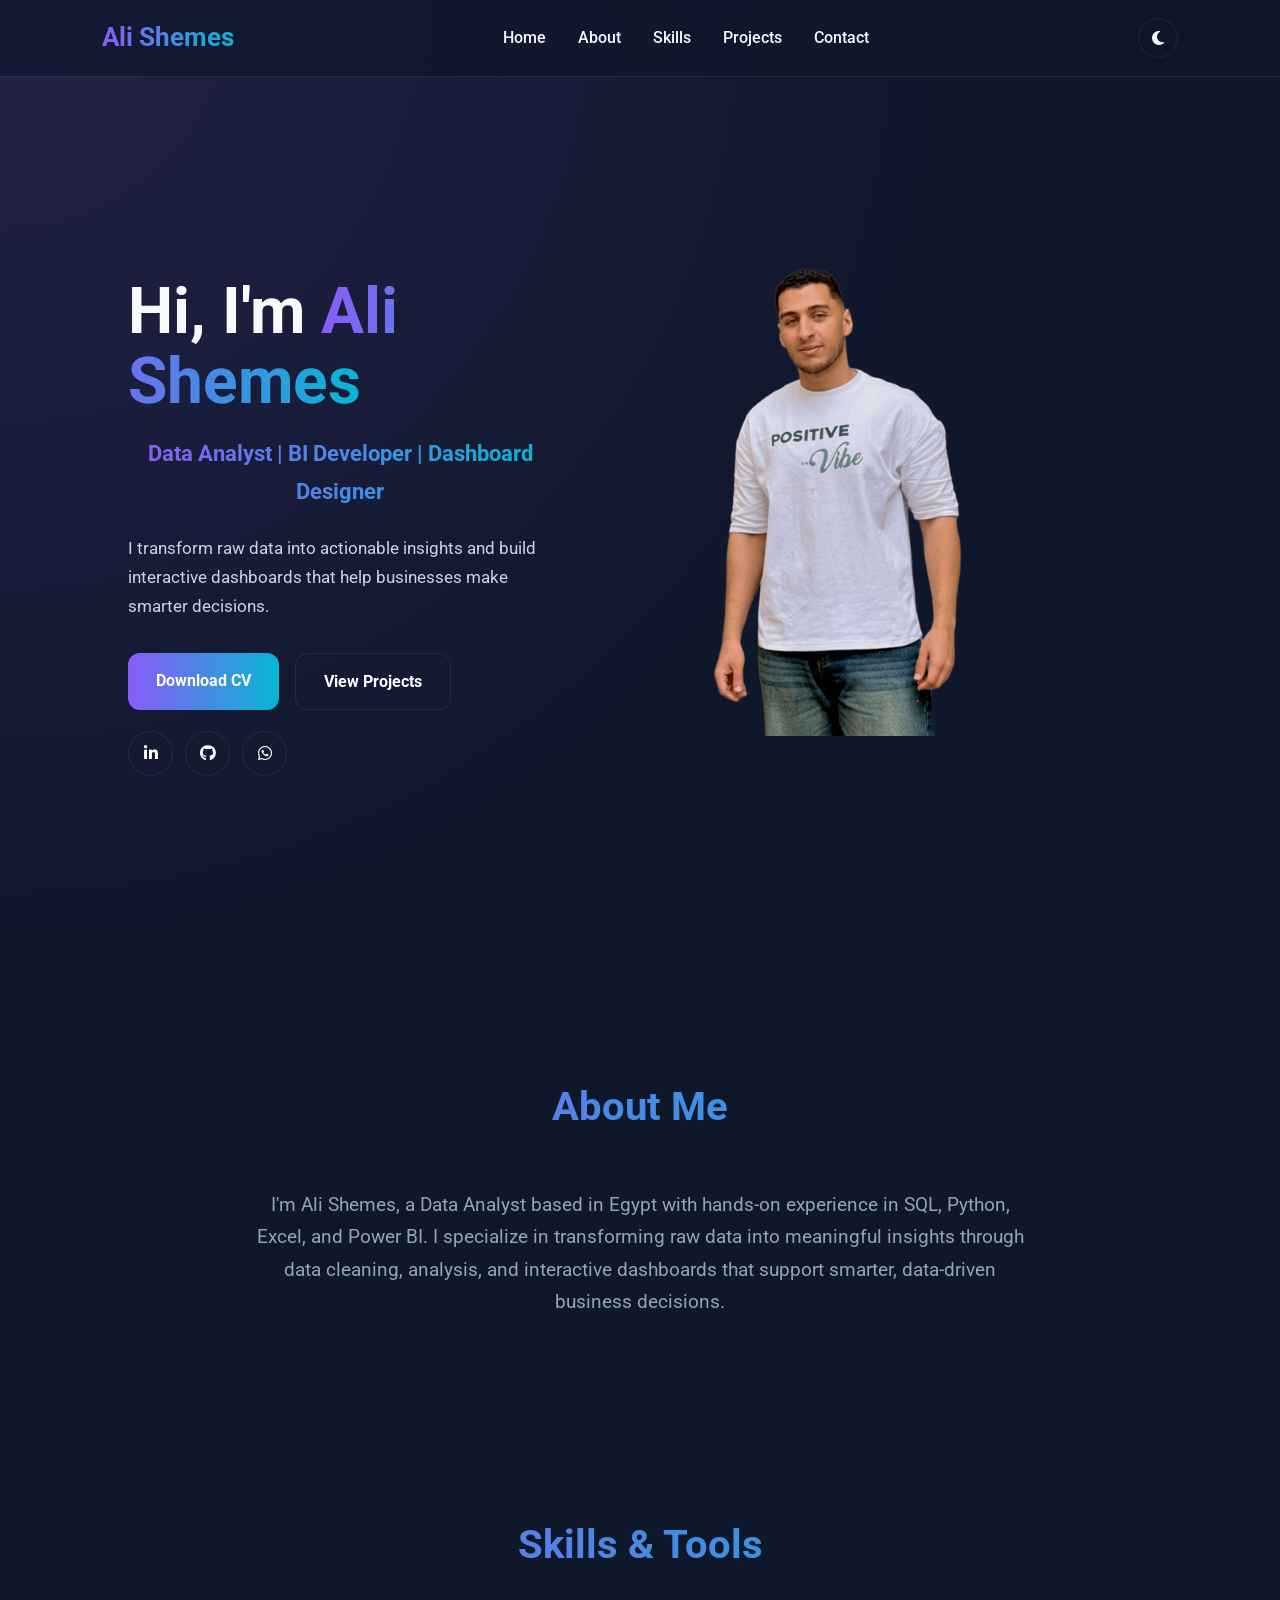
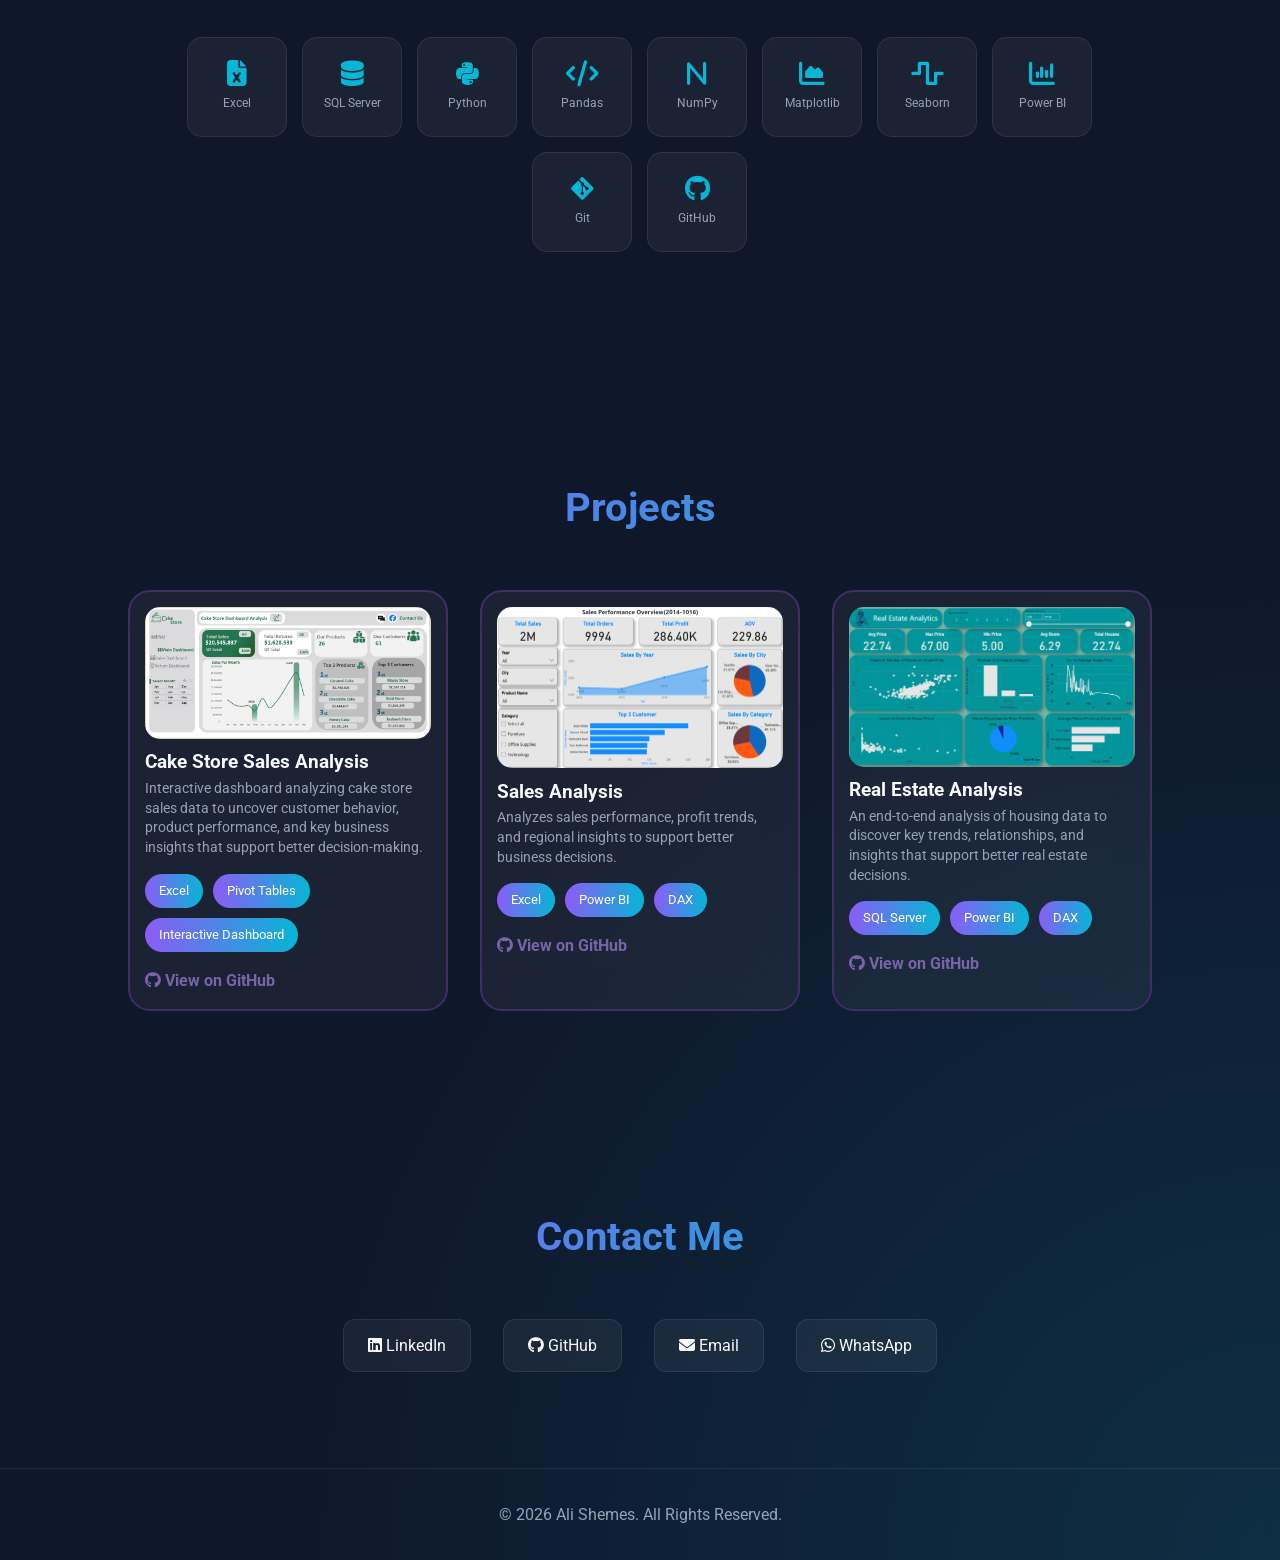
==== index.html @ b3c8c010 "add dark/light mode toggle menu" ====
<!DOCTYPE html>
<html lang="en">
<head>
    <meta charset="UTF-8" />
    <meta name="viewport" content="width=device-width, initial-scale=1.0" />

    <title>Ali Shemes | Data Analyst Portfolio</title>

    <!-- CSS -->
    <link rel="stylesheet" href="css/style.css" />

    <!-- Google Font -->
    <link href="https://fonts.googleapis.com/css2?family=Roboto:wght@300;400;500;700&display=swap" rel="stylesheet" />

    <!-- Font Awesome -->
    <link rel="stylesheet" href="https://cdnjs.cloudflare.com/ajax/libs/font-awesome/6.5.1/css/all.min.css" />
</head>

<body>

    <!-- ================= NAVBAR ================= -->

    <nav>

        <a class="aa" href="#hero">
            <div class="logo">Ali Shemes</div>
        </a>

        <ul class="nav-links" id="nav-links">
            <li><a href="#hero">Home</a></li>
            <li><a href="#about">About</a></li>
            <li><a href="#skills">Skills</a></li>
            <li><a href="#projects">Projects</a></li>
            <li><a href="#contact">Contact</a></li>
        </ul>

        <div class="nav-actions">
            <!-- Theme Toggle -->
            <button class="theme-toggle" id="theme-toggle" aria-label="Toggle theme">
                <i class="fa-solid fa-moon" id="theme-icon"></i>
            </button>

            <!-- Hamburger button -->
            <button class="menu-icon" id="menu-toggle" aria-label="Toggle navigation" aria-expanded="false">
                <span></span>
                <span></span>
                <span></span>
            </button>
        </div>

    </nav>

    <!-- ================= HERO ================= -->

    <section id="hero">

        <div class="hero-content">

            <h1>
                Hi, I'm <span>Ali Shemes</span>
            </h1>

            <h2 class="role">
                Data Analyst | BI Developer | Dashboard Designer
            </h2>

            <p>
                I transform raw data into actionable insights and build
                interactive dashboards that help businesses make smarter decisions.
            </p>

            <div class="hero-buttons">

                <a href="Ali_Data Analyst.pdf" class="btn" download>
                    Download CV
                </a>

                <a href="#projects" class="btn btn-secondary">
                    View Projects
                </a>

                <div class="hero-social">

                    <a href="https://www.linkedin.com/in/YOUR-LINK" target="_blank" class="social-icon">
                        <i class="fa-brands fa-linkedin-in"></i>
                    </a>

                    <a href="https://github.com/Alishemes" target="_blank" class="social-icon">
                        <i class="fa-brands fa-github"></i>
                    </a>

                    <a href="https://wa.me/201001234567" target="_blank" class="social-icon">
                        <i class="fa-brands fa-whatsapp"></i>
                    </a>

                </div>

            </div>

        </div>

        <div class="hero-image">
            <img src="images/n.png" alt="Ali Shemes" />
        </div>

    </section>

    <!-- ================= ABOUT ================= -->

    <section id="about">

        <h2>About Me</h2>

        <p>
            I'm Ali Shemes, a Data Analyst based in Egypt with hands-on experience in SQL, Python, Excel, and Power BI. I specialize in transforming raw data into meaningful insights through data cleaning, analysis, and interactive dashboards that support smarter, data-driven business decisions.
        </p>

    </section>

    <!-- ================= SKILLS ================= -->

    <section id="skills">

        <h2>Skills & Tools</h2>

        <div class="skills-container">

            <div class="skill-icon">
                <i class="fa-solid fa-file-excel"></i>
                <p>Excel</p>
            </div>

            <div class="skill-icon">
                <i class="fa-solid fa-database"></i>
                <p>SQL Server</p>
            </div>

            <div class="skill-icon">
                <i class="fa-brands fa-python"></i>
                <p>Python</p>
            </div>

            <div class="skill-icon">
                <i class="fa-solid fa-code"></i>
                <p>Pandas</p>
            </div>

            <div class="skill-icon">
                <i class="fa-solid fa-n"></i>
                <p>NumPy</p>
            </div>

            <div class="skill-icon">
                <i class="fa-solid fa-chart-area"></i>
                <p>Matplotlib</p>
            </div>

            <div class="skill-icon">
                <i class="fa-solid fa-wave-square"></i>
                <p>Seaborn</p>
            </div>

            <div class="skill-icon">
                <i class="fa-solid fa-chart-column"></i>
                <p>Power BI</p>
            </div>

            <div class="skill-icon">
                <i class="fa-brands fa-git-alt"></i>
                <p>Git</p>
            </div>

            <div class="skill-icon">
                <i class="fa-brands fa-github"></i>
                <p>GitHub</p>
            </div>

        </div>

    </section>

    <!-- ================= PROJECTS ================= -->

    <section id="projects">

        <h2>Projects</h2>

        <div class="projects-container">

            <!-- PROJECT 1 -->
            <div class="project-item">

                <img src="images/Screenshot 2025-11-23 194439.png" alt="Sales Dashboard" />

                <div class="project-info">

                    <h3>Cake Store Sales Analysis</h3>

                    <p>
                        Interactive dashboard analyzing cake store sales data to uncover customer behavior, product performance, and key business insights that support better decision-making.
                    </p>

                    <div class="tools">
                        <span>Excel</span>
                        <span>Pivot Tables</span>
                        <span>Interactive Dashboard</span>
                    </div>

                    <a href="https://github.com/Alishemes/cake-store-Analysis/tree/main" target="_blank">
                        <i class="fa-brands fa-github"></i> View on GitHub
                    </a>

                </div>

            </div>

            <!-- PROJECT 2 -->
            <div class="project-item">

                <img src="images/db_sales.png" alt="Customer Analysis" />

                <div class="project-info">

                    <h3>Sales Analysis</h3>

                    <p>
                        Analyzes sales performance, profit trends, and regional insights to support better business decisions.
                    </p>

                    <div class="tools">
                        <span>Excel</span>
                        <span>Power BI</span>
                        <span>DAX</span>
                    </div>

                    <a href="https://github.com/Alishemes/Sales-Analysis-Excel-PowerBI" target="_blank">
                        <i class="fa-brands fa-github"></i> View on GitHub
                    </a>

                </div>

            </div>

            <!-- PROJECT 3 -->
            <div class="project-item">

                <img src="images/db.png" alt="Financial Dashboard" />

                <div class="project-info">

                    <h3>Real Estate Analysis</h3>

                    <p>
                        An end-to-end analysis of housing data to discover key trends, relationships, and insights that support better real estate decisions.
                    </p>

                    <div class="tools">
                        <span>SQL Server</span>
                        <span>Power BI</span>
                        <span>DAX</span>
                    </div>

                    <a href="https://github.com/Alishemes/real-estate-sql-powerbi/tree/main" target="_blank">
                        <i class="fa-brands fa-github"></i> View on GitHub
                    </a>

                </div>

            </div>

        </div>

    </section>

    <!-- ================= CONTACT ================= -->

    <section id="contact">

        <h2>Contact Me</h2>

        <div class="contact-links">

            <a href="https://www.linkedin.com/in/ali-shemes-ab7872267/" target="_blank">
                <i class="fa-brands fa-linkedin"></i>
                LinkedIn
            </a>

            <a href="https://github.com/Alishemes" target="_blank">
                <i class="fa-brands fa-github"></i>
                GitHub
            </a>

            <a href="mailto:alyshemes847@gmail.com">
                <i class="fa-solid fa-envelope"></i>
                Email
            </a>

            <a href="https://wa.me/201144495300" target="_blank">
                <i class="fa-brands fa-whatsapp"></i>
                WhatsApp
            </a>

        </div>

    </section>

    <!-- ================= FOOTER ================= -->

    <footer>
        <p>© 2026 Ali Shemes. All Rights Reserved.</p>
    </footer>

    <!-- JS -->
    <script>
const menuToggle = document.getElementById('menu-toggle');
const navLinks   = document.getElementById('nav-links');

menuToggle.addEventListener('click', () => {
    const isOpen = navLinks.classList.toggle('open');
    menuToggle.classList.toggle('open', isOpen);
    menuToggle.setAttribute('aria-expanded', isOpen);
});

navLinks.querySelectorAll('a').forEach(link => {
    link.addEventListener('click', () => {
        navLinks.classList.remove('open');
        menuToggle.classList.remove('open');
        menuToggle.setAttribute('aria-expanded', false);
    });
});

document.addEventListener('click', (e) => {
    if (!menuToggle.contains(e.target) && !navLinks.contains(e.target)) {
        navLinks.classList.remove('open');
        menuToggle.classList.remove('open');
        menuToggle.setAttribute('aria-expanded', false);
    }
});

const themeToggle = document.getElementById('theme-toggle');
const themeIcon   = document.getElementById('theme-icon');

const savedTheme = localStorage.getItem('theme') || 'dark';
applyTheme(savedTheme);

themeToggle.addEventListener('click', () => {
    const isDark = !document.body.classList.contains('light');
    applyTheme(isDark ? 'light' : 'dark');
});

function applyTheme(theme) {
    if (theme === 'light') {
        document.body.classList.add('light');
        themeIcon.className = 'fa-solid fa-sun';
    } else {
        document.body.classList.remove('light');
        themeIcon.className = 'fa-solid fa-moon';
    }
    localStorage.setItem('theme', theme);
}
</script>
</body>


</body>
</html>
---- css/style.css ----
/* =======================
   GLOBAL
======================= */

html {
    scroll-behavior: smooth;
    scroll-padding-top: 80px;
}

:root {
    --bg: #0f172a;
    --bg-secondary: #111827;
    --card: rgba(255,255,255,0.05);
    --text: #f8fafc;
    --muted: #94a3b8;
    --primary: #8b5cf6;
    --primary-2: #06b6d4;
    --border: rgba(255,255,255,0.08);
    --nav-bg: rgba(15,23,42,0.7);
}

* {
    margin: 0;
    padding: 0;
    box-sizing: border-box;
    font-family: 'Roboto', sans-serif;
}

body {
    background:
        radial-gradient(circle at top left,
        rgba(139,92,246,0.15),
        transparent 30%),
        radial-gradient(circle at bottom right,
        rgba(6,182,212,0.15),
        transparent 30%),
        var(--bg);
    color: var(--text);
    line-height: 1.7;
    overflow-x: hidden;
    transition: background 0.4s ease, color 0.4s ease;
}

/* ===== LIGHT MODE ===== */
body.light {
    --bg: #fef9ee;
    --bg-secondary: #e2e8f0;
    --card: rgba(255,255,255,0.75);
    --text: #0f172a;
    --muted: #475569;
    --border: rgba(0,0,0,0.1);
    --nav-bg: rgba(241,245,249,0.85);

    background:
        radial-gradient(circle at top left,
        rgba(139,92,246,0.08),
        transparent 30%),
        radial-gradient(circle at bottom right,
        rgba(6,182,212,0.08),
        transparent 30%),
        var(--bg);
    color: var(--text);
}

body.light nav             { background: var(--nav-bg); }
body.light .menu-icon span { background: #0f172a; }
body.light nav ul li a     { color: var(--text); }


body.light .project-item {
    border-color: #c4b5fd;
    background: var(--card);
}
body.light .project-info h3 { color: #1e293b; }
body.light .project-info a  { color: #7c3aed; }
body.light .hero-buttons .hero-social .social-icon {
    color: #1e293b;
}
body.light .skill-icon {
    background: rgba(255,255,255,0.85);
    border-color: rgba(0,0,0,0.1);
    box-shadow: 0 2px 10px rgba(0,0,0,0.06);
}

body.light .contact-links a {
    background: rgba(255,255,255,0.85);
    border-color: rgba(0,0,0,0.1);
    color: #1e293b;
}

body.light footer          { border-color: rgba(0,0,0,0.1); }
body.light .hero-content p { color: #334155; }
body.light .social-icon    { border-color: rgba(0,0,0,0.15); color: #1e293b; }
body.light .btn-secondary  { border-color: rgba(0,0,0,0.2); color: #1e293b; }

/* =======================
   NAVBAR
======================= */

nav {
    position: sticky;
    top: 0;
    z-index: 1000;
    display: flex;
    justify-content: space-between;
    align-items: center;
    padding: 1rem 8%;
    backdrop-filter: blur(15px);
    background: rgba(15,23,42,0.7);
    border-bottom: 1px solid var(--border);
    transition: background 0.4s ease;
}

.nav-actions {
    display: flex;
    align-items: center;
    gap: 12px;
}

/* Theme toggle button */
.theme-toggle {
    background: transparent;
    border: 1px solid var(--border);
    color: var(--text);
    width: 40px;
    height: 40px;
    border-radius: 50%;
    cursor: pointer;
    display: flex;
    align-items: center;
    justify-content: center;
    font-size: 1rem;
    transition: 0.3s;
}

.theme-toggle:hover {
    background: linear-gradient(to right, var(--primary), var(--primary-2));
    color: white;
    border-color: transparent;
    transform: rotate(20deg) scale(1.1);
}
body.light nav {
    background: #fef9ee;
}
.aa {
    text-decoration: none;
}

.logo {
    font-size: 1.6rem;
    font-weight: 700;
    background: linear-gradient(
        to right,
        var(--primary),
        var(--primary-2)
    );
    -webkit-background-clip: text;
    -webkit-text-fill-color: transparent;
}

nav ul {
    display: flex;
    align-items: center;
    gap: 2rem;
    list-style: none;
}

nav ul li a {
    color: var(--text);
    text-decoration: none;
    font-weight: 500;
    position: relative;
    transition: 0.3s;
}

nav ul li a:hover {
    color: var(--primary);
}

nav ul li a::after {
    content: '';
    position: absolute;
    width: 0%;
    height: 2px;
    left: 0;
    bottom: -5px;
    background: linear-gradient(
        to right,
        var(--primary),
        var(--primary-2)
    );
    transition: 0.3s;
}

nav ul li a:hover::after {
    width: 100%;
}
body.light .skill-icon:hover {
    transform: translateY(-8px) scale(1.05);
    background: linear-gradient(to right, #8b5cf6, #06b6d4);
    box-shadow: 0 10px 25px rgba(0, 0, 0, 0.25);
}
body.light .contact-links a:hover {
    background: linear-gradient(to right, #8b5cf6, #06b6d4);
    color: #fef9ee;
    transform: translateY(-8px) scale(1.05);
}
/* =======================
   HAMBURGER BUTTON
======================= */

.menu-icon {
    display: none;
    flex-direction: column;
    justify-content: center;
    align-items: center;
    gap: 5px;
    background: transparent;
    border: none;
    cursor: pointer;
    padding: 6px;
    z-index: 1100;
}

.menu-icon span {
    display: block;
    width: 25px;
    height: 3px;
    background: white;
    border-radius: 3px;
    transition: transform 0.3s ease, opacity 0.3s ease;
    transform-origin: center;
}

.menu-icon.open span:nth-child(1) {
    transform: translateY(8px) rotate(45deg);
}
.menu-icon.open span:nth-child(2) {
    opacity: 0;
    transform: scaleX(0);
}
.menu-icon.open span:nth-child(3) {
    transform: translateY(-8px) rotate(-45deg);
}

/* =======================
   HERO
======================= */

#hero {
    min-height: 100vh;
    display: flex;
    align-items: center;
    justify-content: space-between;
    padding: 0 10%;
}

.hero-content {
    flex: 1;
}

.hero-content h1 {
    font-size: 4rem;
    line-height: 1.1;
    margin-bottom: 1rem;
}

.hero-content h1 span {
    background: linear-gradient(
        to right,
        var(--primary),
        var(--primary-2)
    );
    -webkit-background-clip: text;
    -webkit-text-fill-color: transparent;
}

.hero-content h2 {
    font-size: 1.4rem;
    color: var(--muted);
    margin-bottom: 1.5rem;
}

.hero-content p {
    font-size: 17px;
    max-width: 800px;
    color: #cbd5e1;
    margin-bottom: 2rem;
}

.hero-buttons {
    display: flex;
    gap: 1rem;
    flex-wrap: wrap;
}

.hero-buttons .hero-social {
    margin-top: 5px;
    display: flex;
    gap: 12px;
}

.hero-buttons .hero-social .social-icon {
    width: 45px;
    height: 45px;
    display: flex;
    justify-content: center;
    align-items: center;
    border-radius: 50%;
    border: 1px solid var(--border);
    color: #ffffff;
    font-size: 16px;
    transition: 0.3s;
    text-decoration: none;
}

.hero-buttons .hero-social .social-icon:hover {
    background: linear-gradient(
        to right,
        var(--primary),
        var(--primary-2)
    );
    color: white;
    transform: translateY(-3px);
}

.btn {
    display: inline-block;
    padding: 14px 28px;
    border-radius: 12px;
    text-decoration: none;
    font-weight: bold;
    transition: 0.3s;
    background: linear-gradient(
        to right,
        var(--primary),
        var(--primary-2)
    );
    color: white;
}

.btn:hover {
    transform: translateY(-4px);
    box-shadow: 0 10px 25px rgba(139,92,246,0.3);
}

.btn-secondary {
    background: transparent;
    border: 1px solid var(--border);
}

.btn-secondary:hover {
    background: linear-gradient(
        to right,
        var(--primary),
        var(--primary-2)
    );
}

.hero-image {
    flex: 1;
    display: flex;
    justify-content: center;
}

.hero-image img {
    width: 600px;
    transform: translateY(-40px);
    animation: float 5s ease-in-out infinite;
}

@keyframes float {
    0%, 100% { transform: translateY(0); }
    50%       { transform: translateY(-15px); }
}

@media (max-width: 768px) {
    .hero-buttons {
        justify-content: center;
    }
}

/* =======================
   SECTIONS
======================= */

section {
    padding: 6rem 10%;
}

section h2 {
    text-align: center;
    font-size: 2.5rem;
    margin-bottom: 3rem;
    background: linear-gradient(
        to right,
        var(--primary),
        var(--primary-2)
    );
    -webkit-background-clip: text;
    -webkit-text-fill-color: transparent;
}

/* =======================
   ABOUT
======================= */

#about p {
    width: 75%;
    margin: auto;
    color: var(--muted);
    text-align: center;
    font-size: 1.2rem;
}

/* =======================
   PROJECTS
======================= */

.projects-container {
    display: grid;
    grid-template-columns: repeat(auto-fit, minmax(300px, 1fr));
    gap: 2rem;
}

.project-item {
    background: var(--card);
    border: 2px solid #402e67;
    border-radius: 22px;
    overflow: hidden;
    backdrop-filter: blur(20px);
    transition: 0.4s;
    padding: 15px;
}

.project-item:hover {
    transform: translateY(-10px);
    box-shadow:
        0 10px 30px rgba(0,0,0,0.4),
        0 0 20px rgba(139,92,246,0.2);
}

.project-item img {
    border-radius: 15px;
    width: 100%;
    height: auto;
    object-fit: cover;
}

.project-info h3 {
    color: var(--text);
}

.project-info p {
    color: var(--muted);
    line-height: 1.4;
    margin-bottom: 1rem;
    font-size: 14px;
}

.project-info .tools {
    display: flex;
    gap: 10px;
    margin: 15px 0;
    flex-wrap: wrap;
}

.project-info .tools span {
    background: linear-gradient(
        to right,
        var(--primary),
        var(--primary-2)
    );
    color: #ffffff;
    padding: 6px 14px;
    border-radius: 20px;
    font-size: 13px;
    font-weight: 400;
}

.project-info a {
    color: #7964a8;
    text-decoration: none;
    font-weight: bold;
}

/* =======================
   SKILLS
======================= */

.skills-container {
    display: flex;
    justify-content: center;
    align-items: center;
    flex-wrap: wrap;
    gap: 15px;
    width: 95%;
    max-width: 1400px;
    margin: 20px auto;
    padding: 10px;
    box-sizing: border-box;
}

.skill-icon {
    width: 100px;
    height: 100px;
    display: flex;
    flex-direction: column;
    justify-content: center;
    align-items: center;
    background: var(--card);
    border: 1px solid var(--border);
    border-radius: 15px;
    transition: all 0.3s ease;
    flex: 0 0 auto;
}

.skill-icon i {
    font-size: 26px;
    color: #06b6d4;
    transition: 0.3s;
}

.skill-icon p {
    font-size: 12px;
    margin-top: 6px;
    color: var(--muted);
    text-align: center;
    transition: 0.3s;
}

.skill-icon:hover {
    transform: translateY(-8px) scale(1.05);
    background: linear-gradient(to right, #8b5cf6, #06b6d4);
    box-shadow: 0 10px 25px rgba(0, 0, 0, 0.25);
}

.skill-icon:hover i,
.skill-icon:hover p {
    color: #fff;
}

/* =======================
   CONTACT
======================= */

.contact-links {
    display: flex;
    justify-content: center;
    flex-wrap: wrap;
    gap: 2rem;
}

.contact-links a {
    padding: 12px 24px;
    border-radius: 12px;
    text-decoration: none;
    background: var(--card);
    border: 1px solid var(--border);
    color: var(--text);
    transition: 0.3s;
}

.contact-links a:hover {
    transform: translateY(-5px);
    background: linear-gradient(
        to right,
        var(--primary),
        var(--primary-2)
    );
    color: white;
}

/* =======================
   FOOTER
======================= */

footer {
    text-align: center;
    padding: 2rem;
    border-top: 1px solid var(--border);
    color: var(--muted);
}

/* =======================
   MOBILE RESPONSIVE
======================= */

@media (max-width: 900px) {

    .menu-icon {
        display: flex;
    }

    .nav-links {
        position: absolute;
        top: 70px;
        right: 5%;
        width: 220px;
        flex-direction: column;
        background: #111827;
        padding: 1rem;
        border-radius: 15px;
        border: 1px solid var(--border);
        list-style: none;
        display: none;
        opacity: 0;
        transform: translateY(-10px);
        transition: opacity 0.3s ease, transform 0.3s ease;
    }

    .nav-links.open {
        display: flex;
        opacity: 1;
        transform: translateY(0);
    }

    #hero {
        flex-direction: column-reverse;
        text-align: center;
    }

    .hero-content {
        display: flex;
        flex-direction: column;
        align-items: center;
    }

    .hero-content h1 {
        font-size: 3rem;
    }

    .hero-image img {
        width: 280px;
    }

    #about p {
        width: 100%;
    }

    .contact-links {
        flex-direction: column;
        align-items: center;
    }
}

@media (max-width: 600px) {
    .skill-icon {
        width: 85px;
        height: 85px;
    }

    .skill-icon i {
        font-size: 22px;
    }

    .skill-icon p {
        font-size: 11px;
    }
}
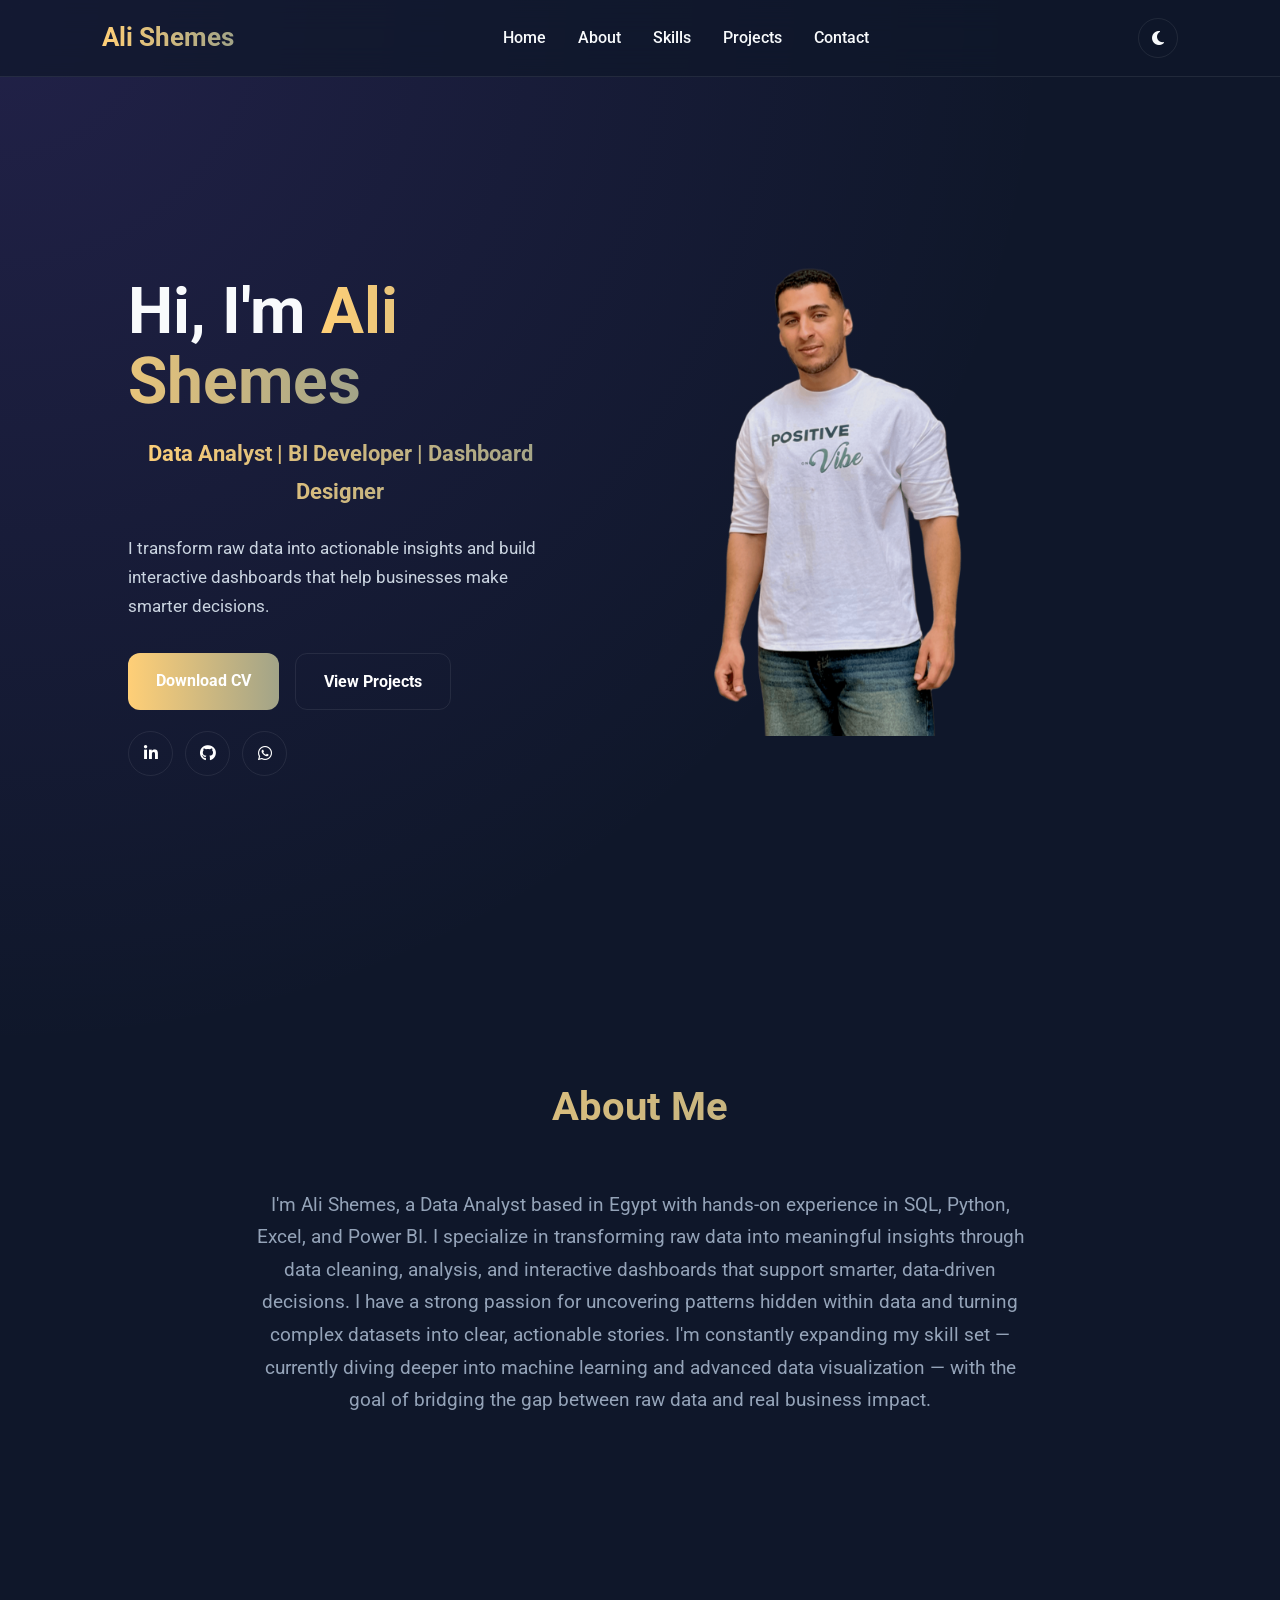
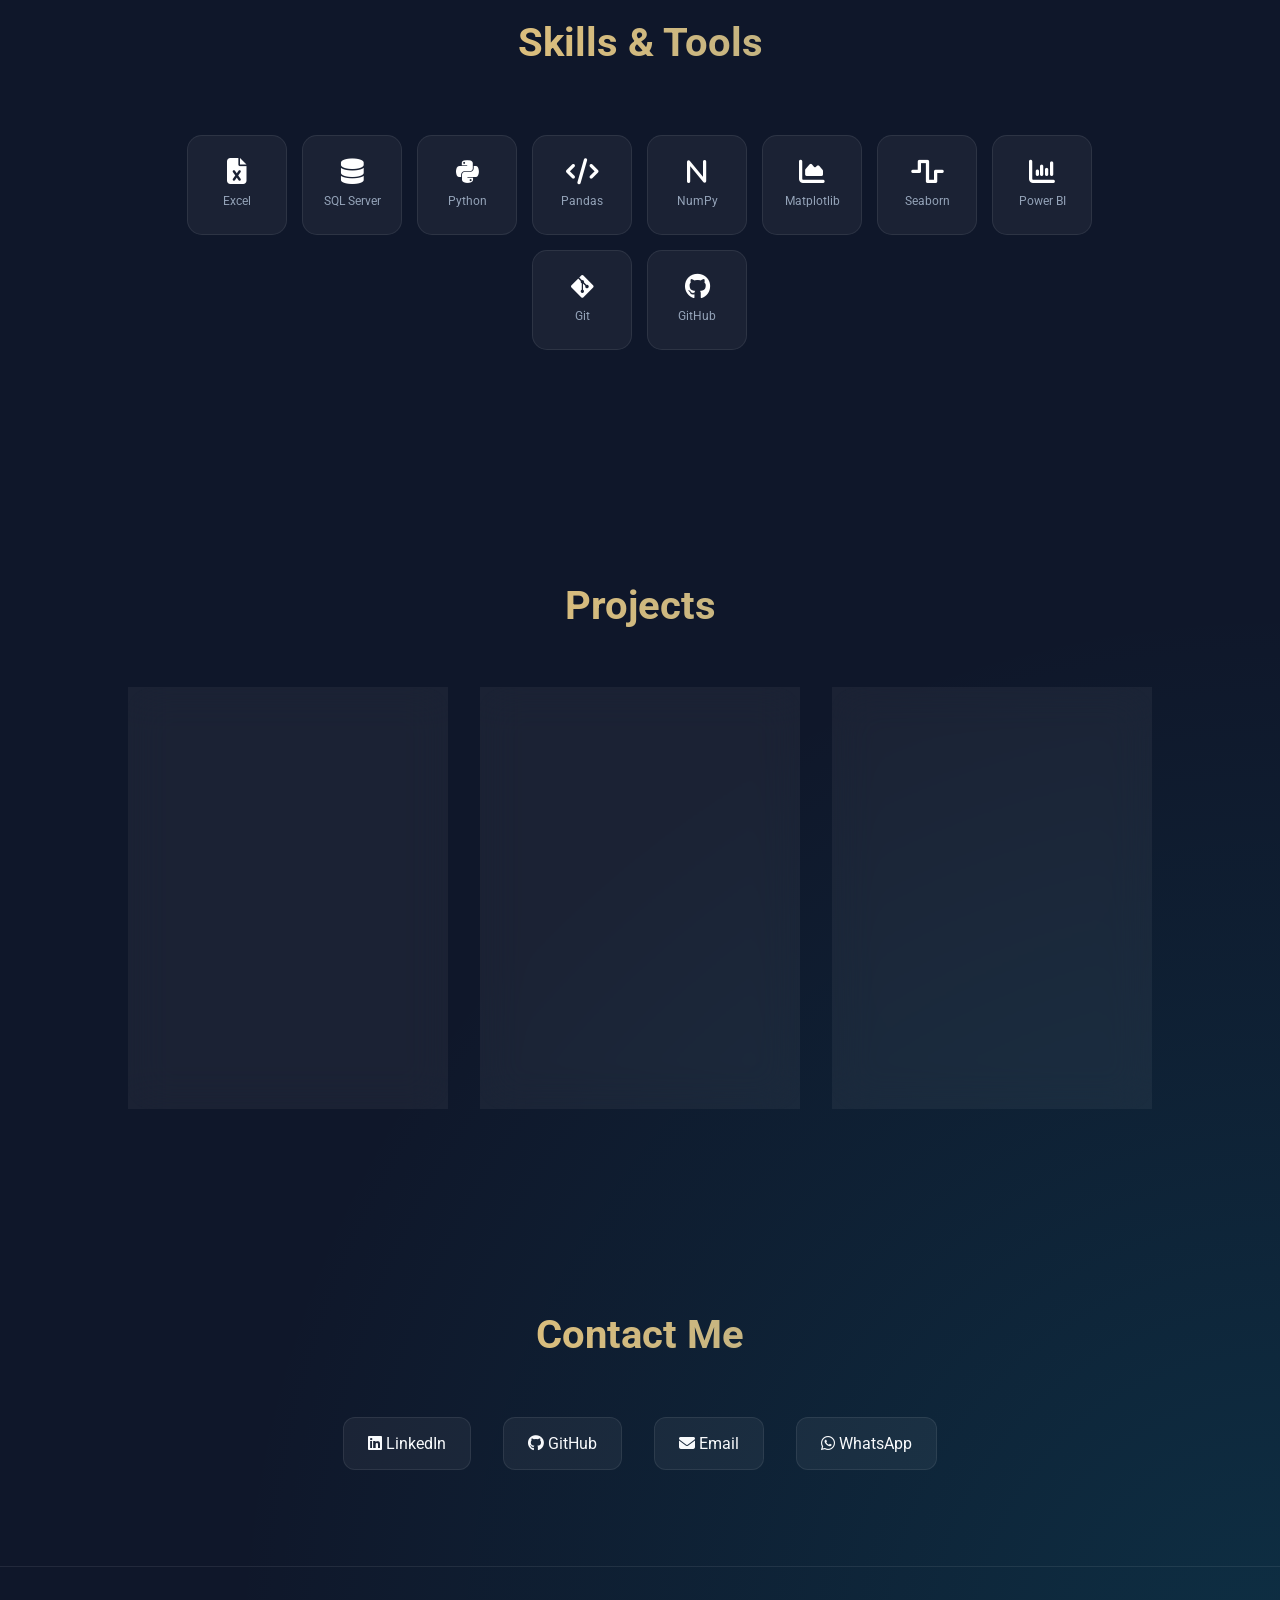
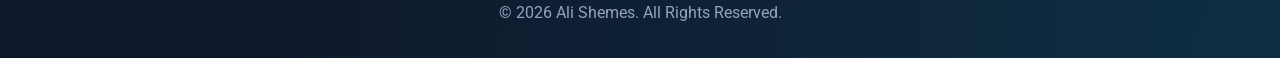
==== commit cf6f371b: "update styles" ====
--- a/index.html
+++ b/index.html
@@ -81,7 +81,7 @@
 
                 <div class="hero-social">
 
-                    <a href="https://www.linkedin.com/in/YOUR-LINK" target="_blank" class="social-icon">
+                    <a href="https://www.linkedin.com/in/ali-shemes-ab7872267/" target="_blank" class="social-icon">
                         <i class="fa-brands fa-linkedin-in"></i>
                     </a>
 
@@ -89,7 +89,7 @@
                         <i class="fa-brands fa-github"></i>
                     </a>
 
-                    <a href="https://wa.me/201001234567" target="_blank" class="social-icon">
+                    <a href="https://wa.me/201144495300" target="_blank" class="social-icon">
                         <i class="fa-brands fa-whatsapp"></i>
                     </a>
 
@@ -112,8 +112,9 @@
         <h2>About Me</h2>
 
         <p>
-            I'm Ali Shemes, a Data Analyst based in Egypt with hands-on experience in SQL, Python, Excel, and Power BI. I specialize in transforming raw data into meaningful insights through data cleaning, analysis, and interactive dashboards that support smarter, data-driven business decisions.
-        </p>
+I'm Ali Shemes, a Data Analyst based in Egypt with hands-on experience in SQL, Python, Excel, and Power BI. I specialize in transforming raw data into meaningful insights through data cleaning, analysis, and interactive dashboards that support smarter, data-driven decisions.
+
+I have a strong passion for uncovering patterns hidden within data and turning complex datasets into clear, actionable stories. I'm constantly expanding my skill set — currently diving deeper into machine learning and advanced data visualization — with the goal of bridging the gap between raw data and real business impact.        </p>
 
     </section>
 
--- a/css/style.css
+++ b/css/style.css
@@ -13,8 +13,8 @@
     --card: rgba(255,255,255,0.05);
     --text: #f8fafc;
     --muted: #94a3b8;
-    --primary: #8b5cf6;
-    --primary-2: #06b6d4;
+    --primary: #ffcf77;
+    --primary-2: #a5a78af9;
     --border: rgba(255,255,255,0.08);
     --nav-bg: rgba(15,23,42,0.7);
 }
@@ -46,11 +46,12 @@
     --bg: #fef9ee;
     --bg-secondary: #e2e8f0;
     --card: rgba(255,255,255,0.75);
-    --text: #0f172a;
+    --text: #000000b1;
     --muted: #475569;
     --border: rgba(0,0,0,0.1);
     --nav-bg: rgba(241,245,249,0.85);
-
+    --primary: #00bcff;
+    --primary-2: #02d6a1;
     background:
         radial-gradient(circle at top left,
         rgba(139,92,246,0.08),
@@ -62,10 +63,12 @@
     color: var(--text);
 }
 
-body.light nav             { background: var(--nav-bg); }
+body.light nav             { background: #fef9ee; }
 body.light .menu-icon span { background: #0f172a; }
 body.light nav ul li a     { color: var(--text); }
-
+body.light nav ul li a:hover {
+    color: #02d6a1;
+}
 
 body.light .project-item {
     border-color: #c4b5fd;
@@ -75,13 +78,33 @@
 body.light .project-info a  { color: #7c3aed; }
 body.light .hero-buttons .hero-social .social-icon {
     color: #1e293b;
+
+}
+body.light .skill-icon:hover {
+    transform: translateY(-8px) scale(1.05);
+    background: linear-gradient(to right, rgb(0, 188, 255), #02d6a1) !important;
+    box-shadow: 0 10px 25px rgb(0, 188, 255,0.25) !important;
+    
+}
+
+body.light .skill-icon:hover i,
+body.light .skill-icon:hover p {
+    color: white !important;
 }
 body.light .skill-icon {
     background: rgba(255,255,255,0.85);
     border-color: rgba(0,0,0,0.1);
     box-shadow: 0 2px 10px rgba(0,0,0,0.06);
 }
-
+body.light .skill-icon i {
+     color: var(--text);
+}
+body.light .project-info .tools span {
+    color: #ffffffea;
+}
+body.light .project-info a {
+    color: #02d6a1;
+}
 body.light .contact-links a {
     background: rgba(255,255,255,0.85);
     border-color: rgba(0,0,0,0.1);
@@ -92,7 +115,32 @@
 body.light .hero-content p { color: #334155; }
 body.light .social-icon    { border-color: rgba(0,0,0,0.15); color: #1e293b; }
 body.light .btn-secondary  { border-color: rgba(0,0,0,0.2); color: #1e293b; }
-
+body.light .btn-secondary:hover {
+    color: white;
+    
+}
+body.light .project-item:hover {
+    transform: translateY(-10px);
+    box-shadow:
+        0 10px 30px rgb(2, 214, 161,0.15),
+        0 0 20px rgb(2, 214, 161,0.15);
+}
+body.light .project-item {
+    border-color: #02d6a154;
+}
+
+body.light .contact-links a:hover {
+    transform: translateY(-8px) scale(1.05);
+    background: linear-gradient(
+        to right,
+        var(--primary),
+        var(--primary-2)
+    ) !important;
+    color: #0f172acf;
+    box-shadow:
+        0 10px 30px rgba(0, 188, 255, 0.15),
+        0 0 20px rgba(0, 188, 255, 0.15);
+}
 /* =======================
    NAVBAR
 ======================= */
@@ -139,8 +187,14 @@
     border-color: transparent;
     transform: rotate(20deg) scale(1.1);
 }
-body.light nav {
-    background: #fef9ee;
+@media (max-width: 900px) {
+    body.light .nav-links {
+        background: #fef9ee;
+    }
+
+    body.light .nav-links li a {
+        color: #0f172a;
+    }
 }
 .aa {
     text-decoration: none;
@@ -197,14 +251,15 @@
 }
 body.light .skill-icon:hover {
     transform: translateY(-8px) scale(1.05);
-    background: linear-gradient(to right, #8b5cf6, #06b6d4);
+    background: linear-gradient(to right, #ffcf77, #a5a78af9);
     box-shadow: 0 10px 25px rgba(0, 0, 0, 0.25);
 }
 body.light .contact-links a:hover {
-    background: linear-gradient(to right, #8b5cf6, #06b6d4);
+    background: linear-gradient(to right, #ffcf77, #a5a78af9);
     color: #fef9ee;
     transform: translateY(-8px) scale(1.05);
 }
+
 /* =======================
    HAMBURGER BUTTON
 ======================= */
@@ -242,7 +297,10 @@
 .menu-icon.open span:nth-child(3) {
     transform: translateY(-8px) rotate(-45deg);
 }
-
+@media (max-width: 900px) {
+    .nav-links {
+        color: red;
+    }}
 /* =======================
    HERO
 ======================= */
@@ -336,12 +394,12 @@
         var(--primary),
         var(--primary-2)
     );
-    color: white;
+    color: rgb(255, 255, 255);
 }
 
 .btn:hover {
     transform: translateY(-4px);
-    box-shadow: 0 10px 25px rgba(139,92,246,0.3);
+    box-shadow: 0 5px 15px #ffcf77;
 }
 
 .btn-secondary {
@@ -425,7 +483,7 @@
 
 .project-item {
     background: var(--card);
-    border: 2px solid #402e67;
+    border: 2px solid #a5a78af9;
     border-radius: 22px;
     overflow: hidden;
     backdrop-filter: blur(20px);
@@ -436,8 +494,8 @@
 .project-item:hover {
     transform: translateY(-10px);
     box-shadow:
-        0 10px 30px rgba(0,0,0,0.4),
-        0 0 20px rgba(139,92,246,0.2);
+        0 10px 30px rgb(255, 207, 119,0.15),
+        0 0 20px rgb(255, 207, 119,0.15);
 }
 
 .project-item img {
@@ -471,15 +529,15 @@
         var(--primary),
         var(--primary-2)
     );
-    color: #ffffff;
+    color: #272424be;
     padding: 6px 14px;
     border-radius: 20px;
     font-size: 13px;
-    font-weight: 400;
+    font-weight: 450;
 }
 
 .project-info a {
-    color: #7964a8;
+    color: #ffcf77;
     text-decoration: none;
     font-weight: bold;
 }
@@ -517,7 +575,7 @@
 
 .skill-icon i {
     font-size: 26px;
-    color: #06b6d4;
+    color: white;
     transition: 0.3s;
 }
 
@@ -531,13 +589,13 @@
 
 .skill-icon:hover {
     transform: translateY(-8px) scale(1.05);
-    background: linear-gradient(to right, #8b5cf6, #06b6d4);
-    box-shadow: 0 10px 25px rgba(0, 0, 0, 0.25);
+    background: linear-gradient(to right, rgb(255, 207, 119), #a5a78af9);
+    box-shadow: 0 10px 25px rgba(255, 207, 119, 0.25);
 }
 
 .skill-icon:hover i,
 .skill-icon:hover p {
-    color: #fff;
+    color: #0f172a;
 }
 
 /* =======================
@@ -559,17 +617,22 @@
     border: 1px solid var(--border);
     color: var(--text);
     transition: 0.3s;
+    font-size: 16px;
 }
 
 .contact-links a:hover {
-    transform: translateY(-5px);
-    background: linear-gradient(
-        to right,
-        var(--primary),
-        var(--primary-2)
-    );
-    color: white;
-}
+    transform: translateY(-8px) scale(1.05);
+    background: linear-gradient(
+        to right,
+        var(--primary),
+        var(--primary-2)
+    );
+    color: #0f172acf;
+        box-shadow:
+        0 10px 30px rgb(255, 207, 119,0.15),
+        0 0 20px rgb(255, 207, 119,0.15);
+}
+
 
 /* =======================
    FOOTER
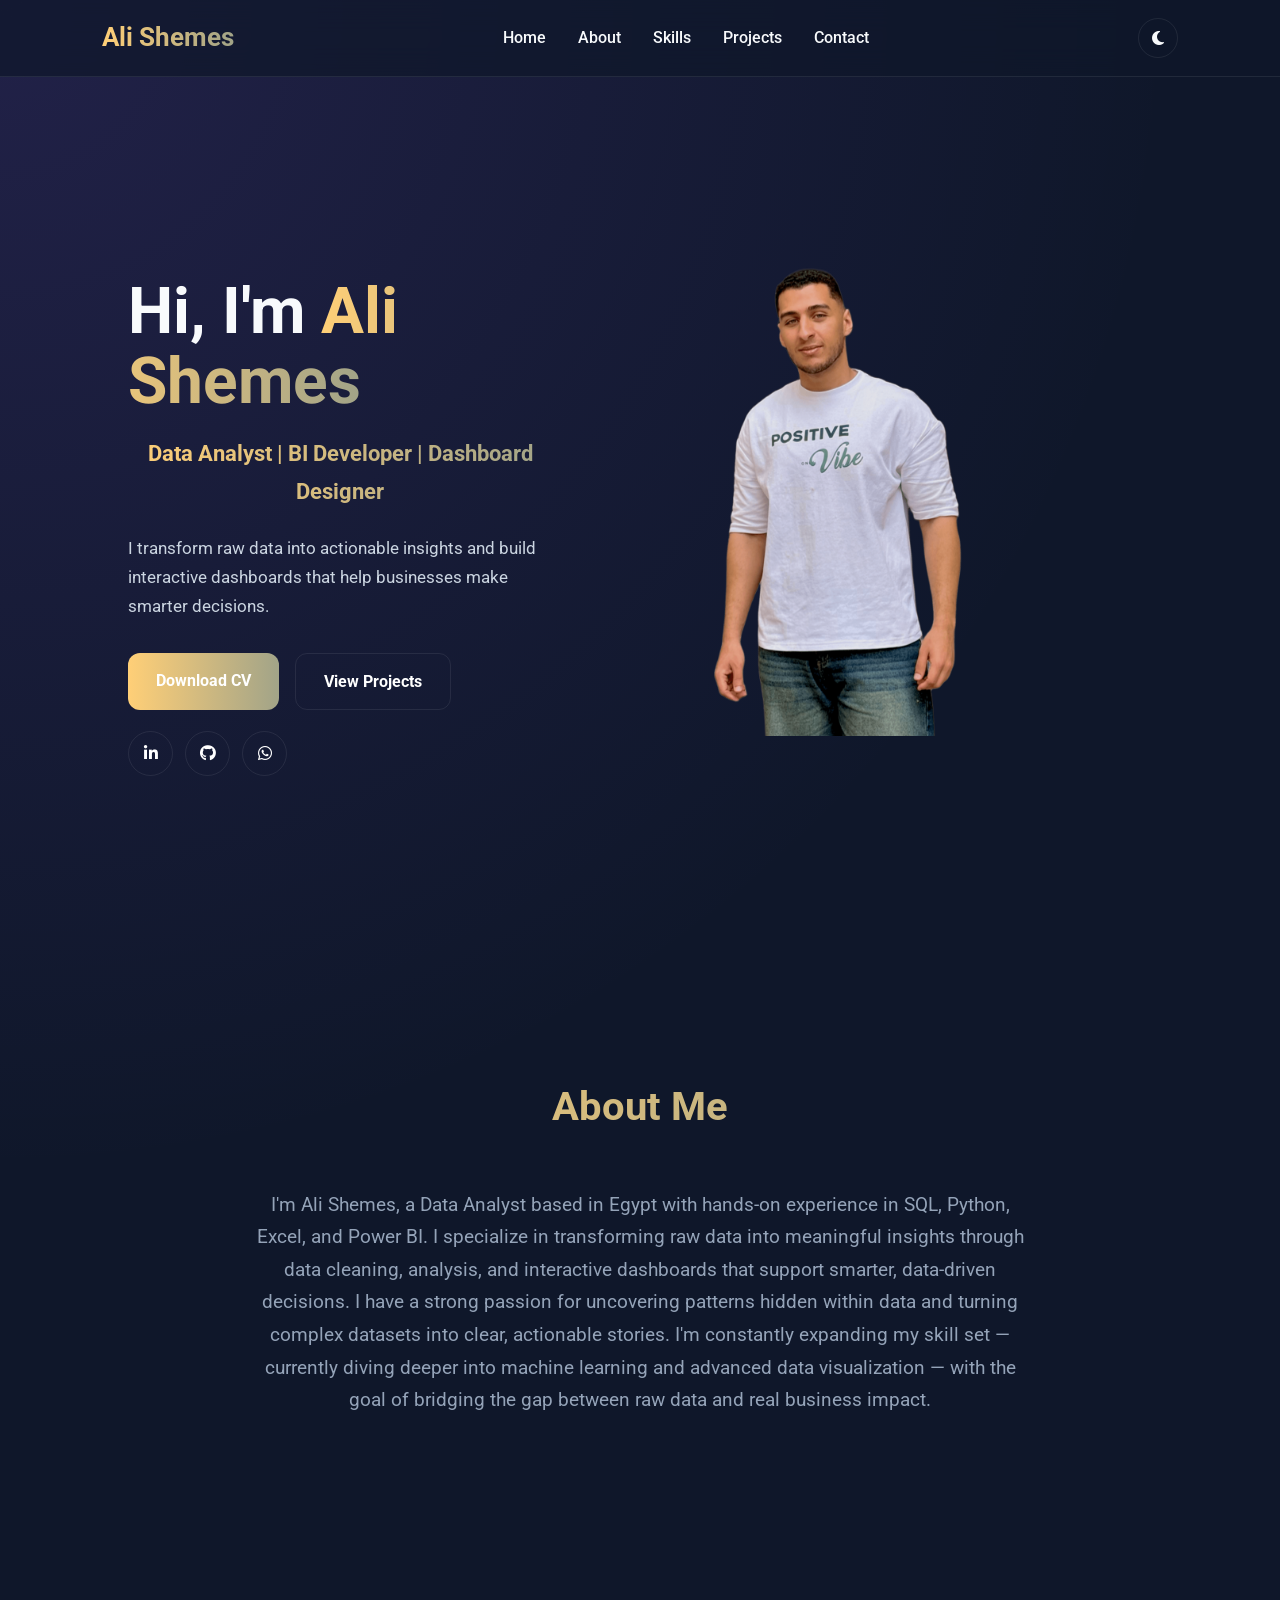
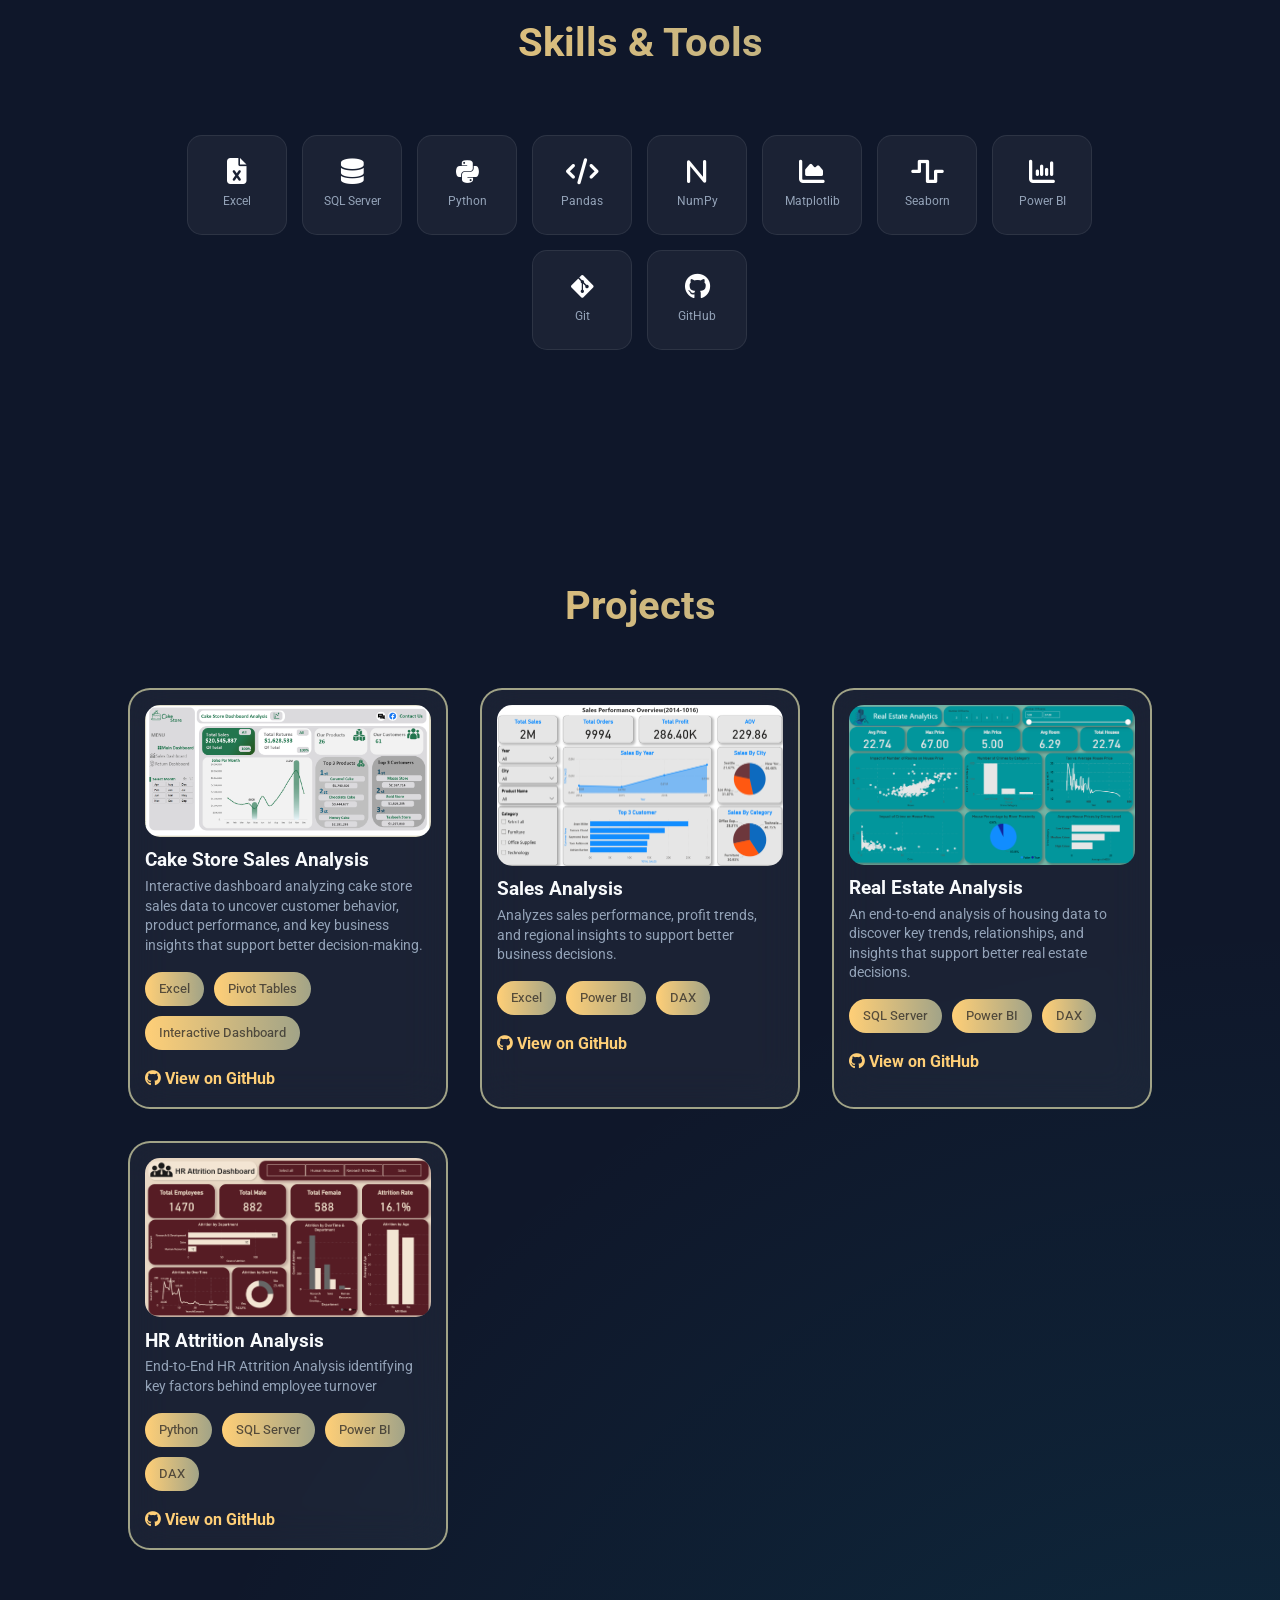
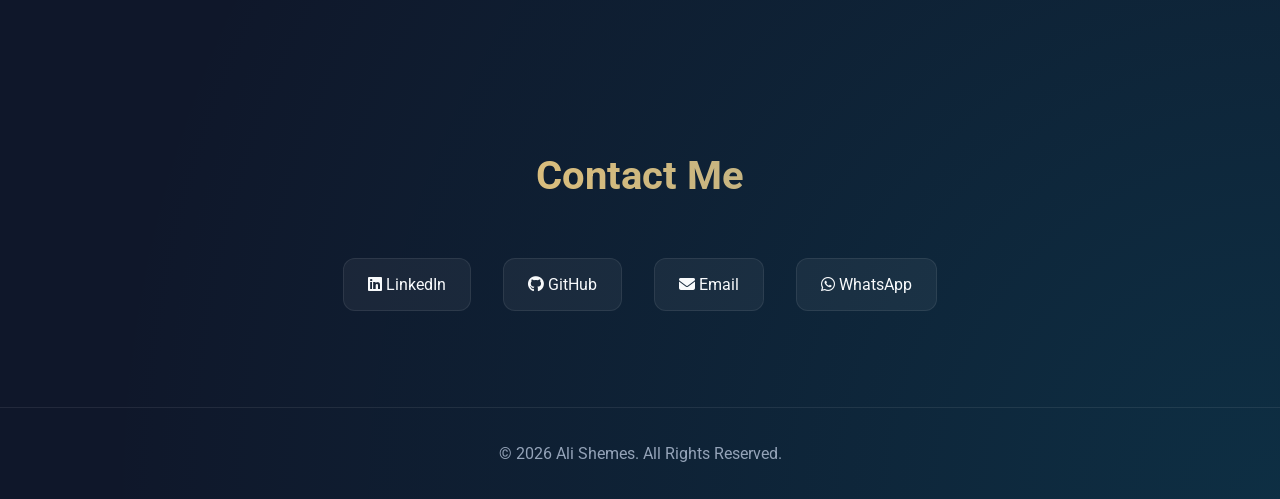
==== commit d3d1ec09: "Update project files" ====
--- a/index.html
+++ b/index.html
@@ -262,6 +262,34 @@
                     </div>
 
                     <a href="https://github.com/Alishemes/real-estate-sql-powerbi/tree/main" target="_blank">
+                        <i class="fa-brands fa-github"></i> View on GitHub
+                    </a>
+
+                </div>
+
+            </div>
+
+<!-- PROJECT 4 -->
+            <div class="project-item">
+
+                <img src="images/Screenshot 2026-05-14 042959.png" alt="Customer Analysis" />
+
+                <div class="project-info">
+
+                    <h3>HR Attrition Analysis</h3>
+
+                    <p>
+                        End-to-End HR Attrition Analysis identifying key factors behind employee turnover
+                    </p>
+
+                    <div class="tools">
+                        <span>Python</span>
+                        <span>SQL Server</span>
+                        <span>Power BI</span>
+                        <span>DAX</span>
+                    </div>
+
+                    <a href="https://github.com/Alishemes/HR-Attrition-Analysis" target="_blank">
                         <i class="fa-brands fa-github"></i> View on GitHub
                     </a>
 
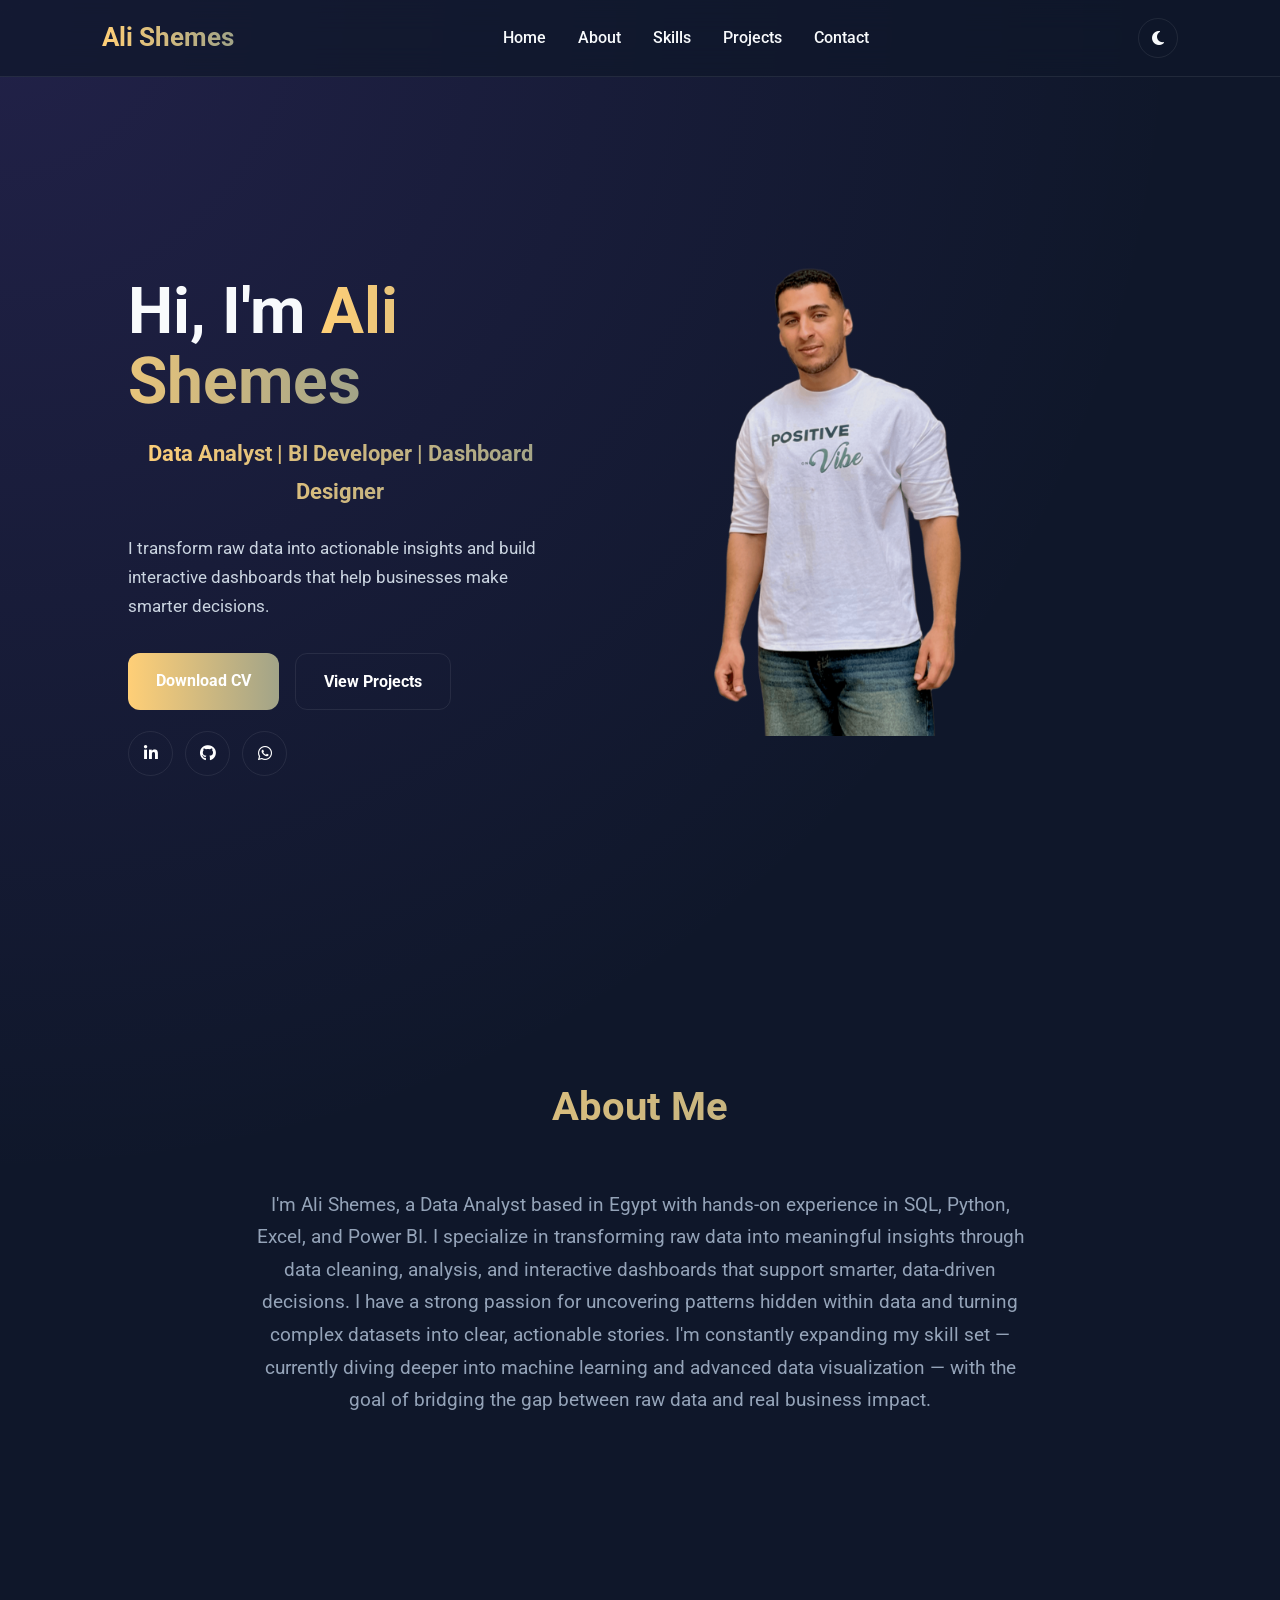
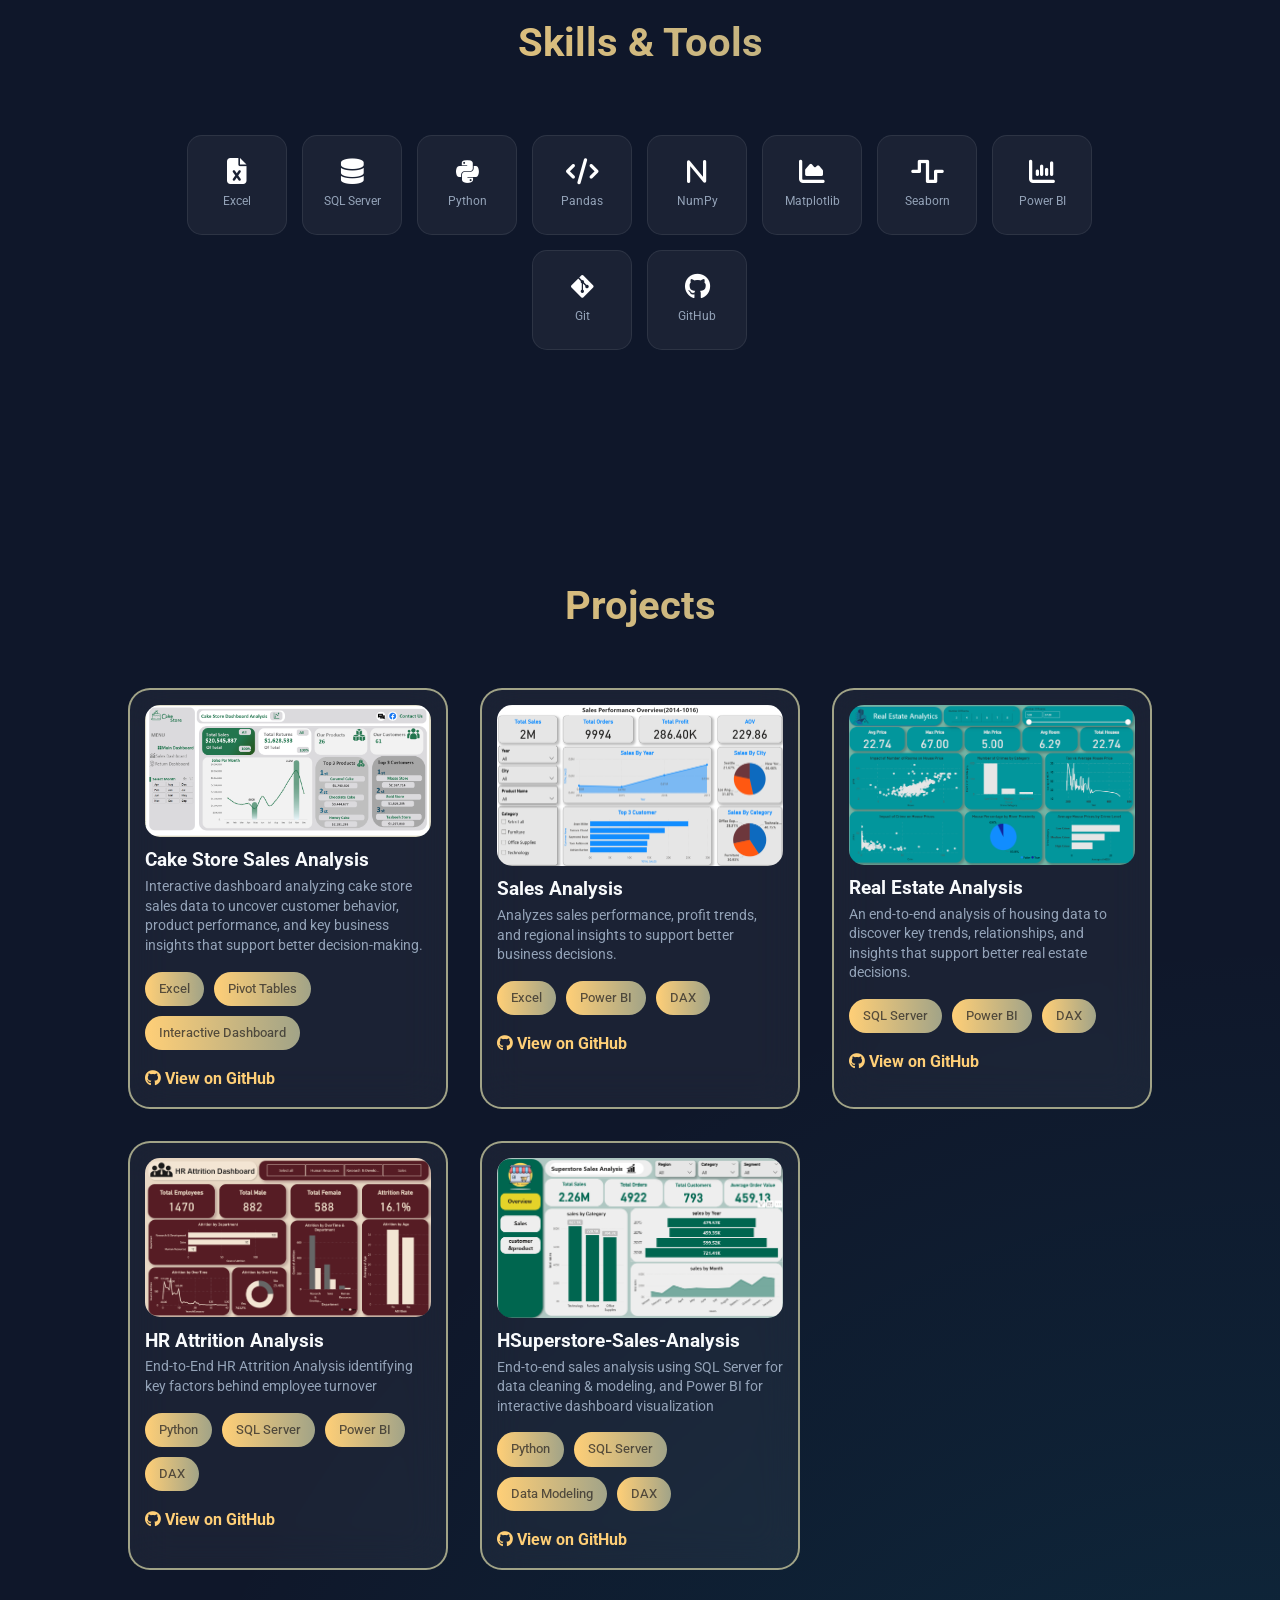
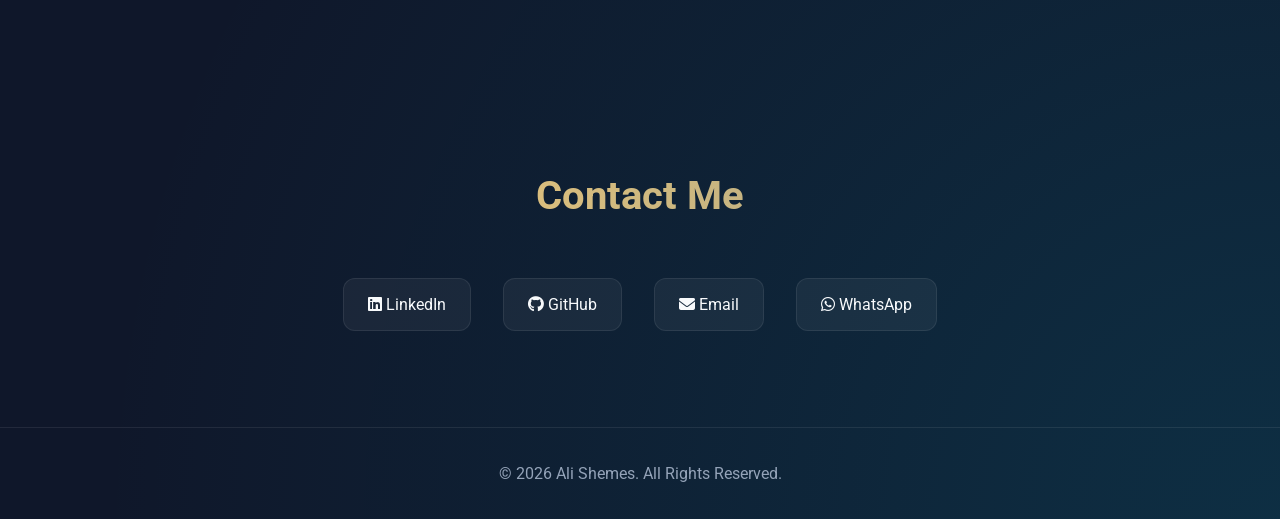
==== commit de1ff481: "update" ====
--- a/index.html
+++ b/index.html
@@ -297,7 +297,37 @@
 
             </div>
 
-        </div>
+
+             <div class="project-item">
+
+                <img src="images/Screenshot 2026-05-24 033558.png" alt="Customer Analysis" />
+
+                <div class="project-info">
+
+                    <h3>HSuperstore-Sales-Analysis</h3>
+
+                    <p>
+                        End-to-end sales analysis using SQL Server for data cleaning & modeling, and Power BI for interactive dashboard visualization
+                    </p>
+
+                    <div class="tools">
+                        <span>Python</span>
+                        <span>SQL Server</span>
+                        <span>Data Modeling</span>
+                        <span>DAX</span>
+                    </div>
+
+                    <a href="https://github.com/Alishemes/Superstore-Sales-Analysis" target="_blank">
+                        <i class="fa-brands fa-github"></i> View on GitHub
+                    </a>
+
+                </div>
+
+            </div>
+
+        </div>
+
+        
 
     </section>
 
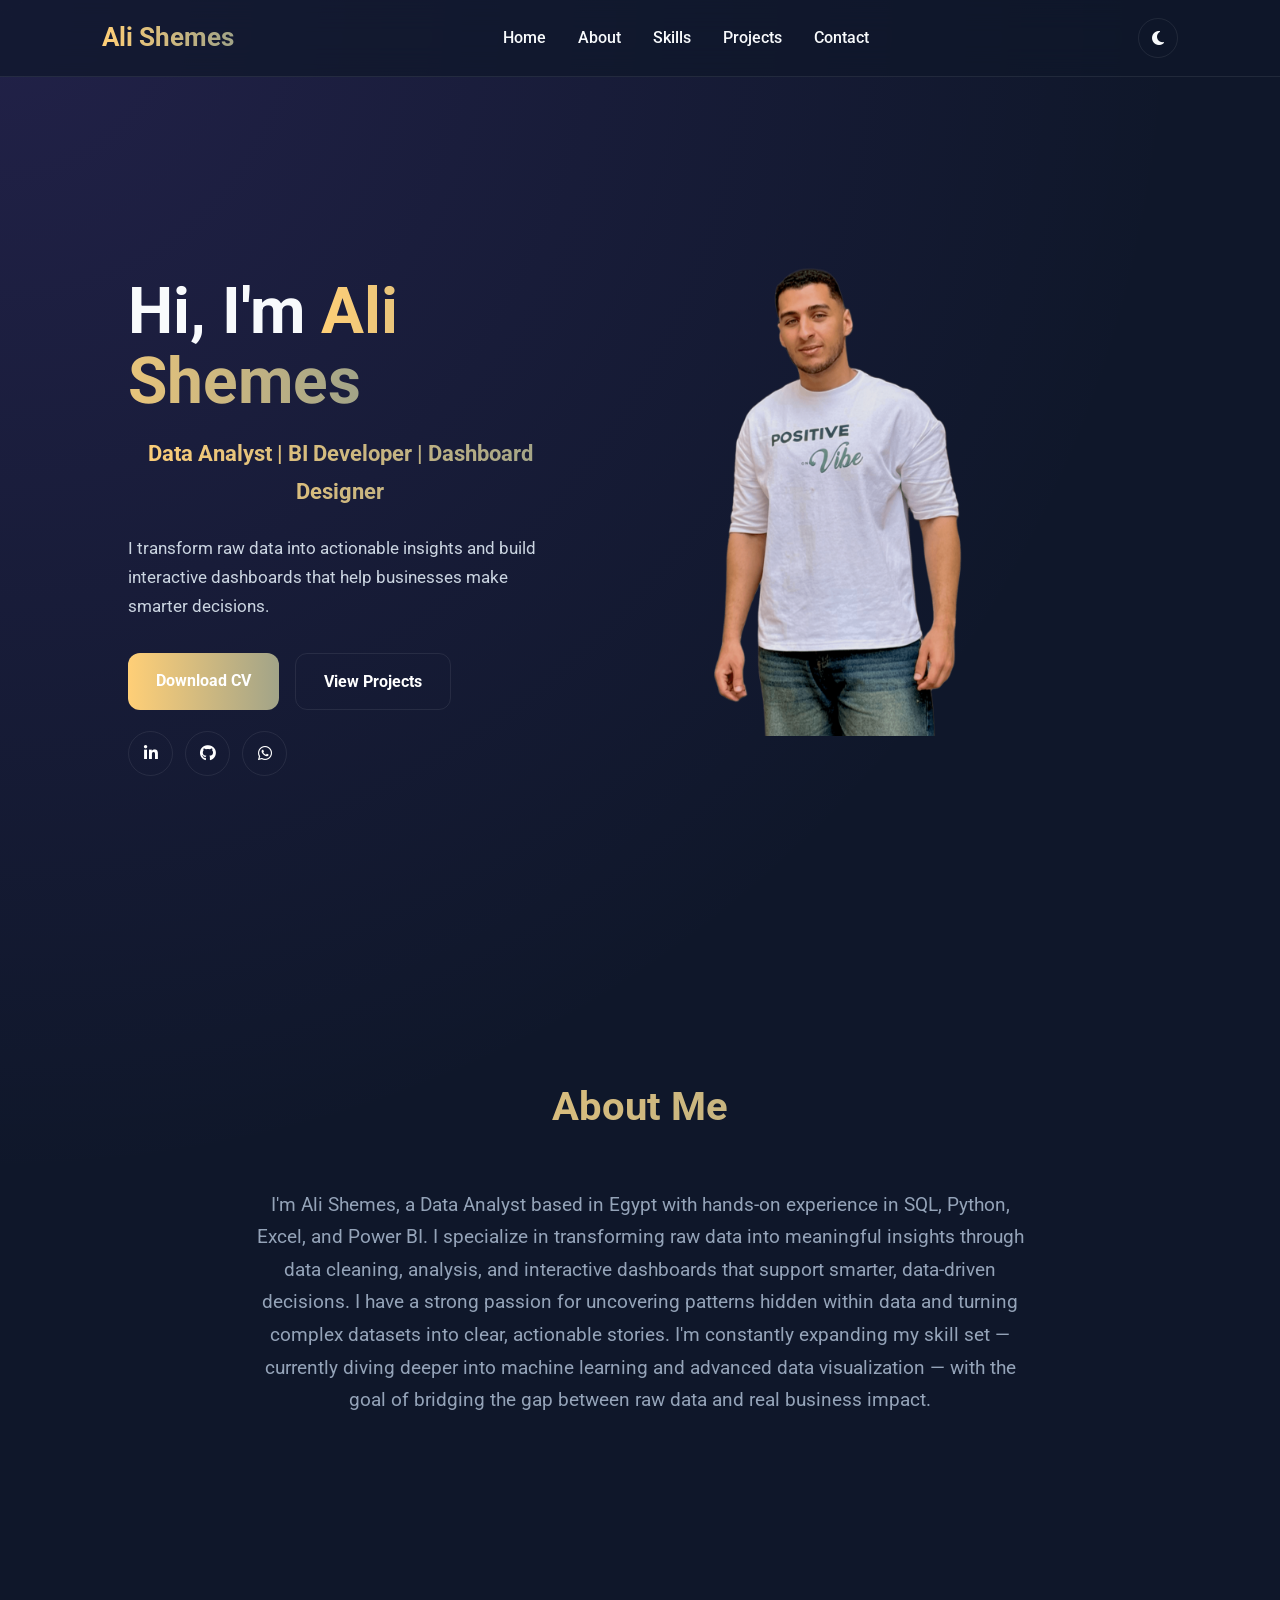
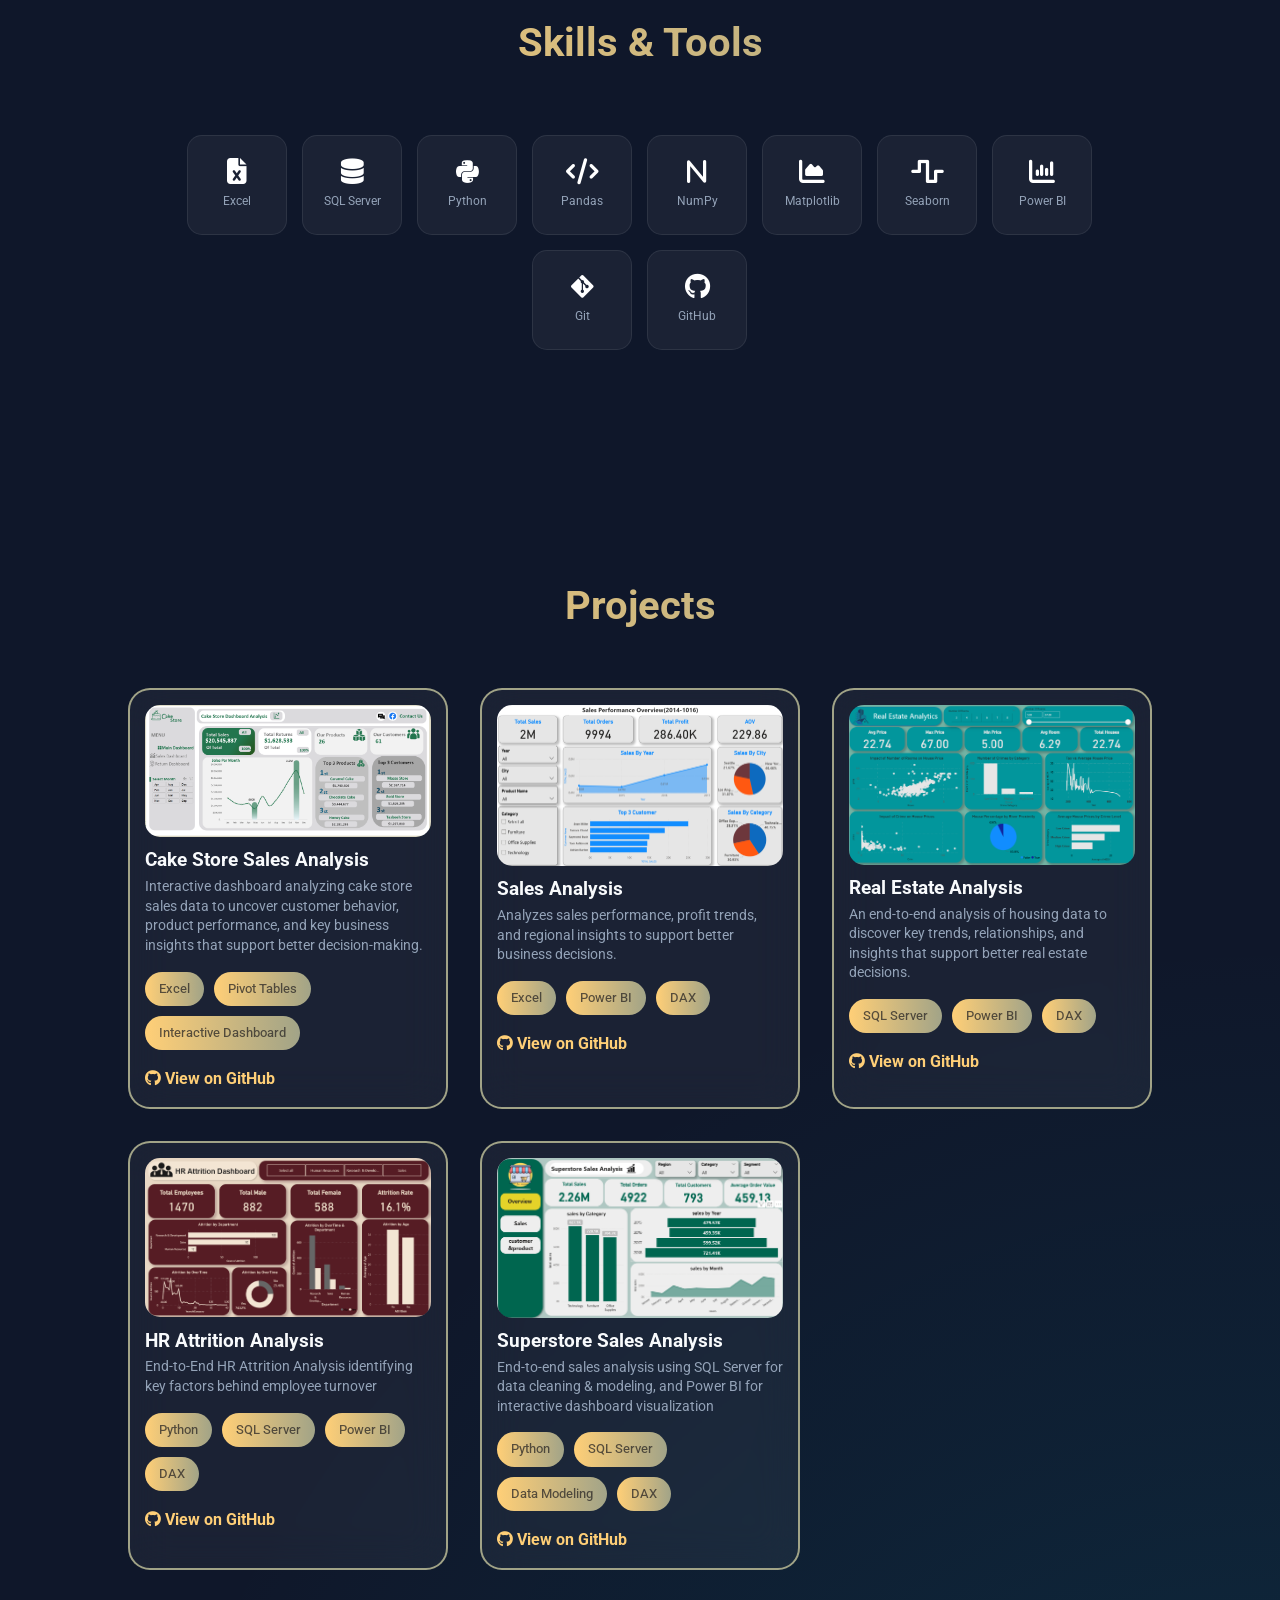
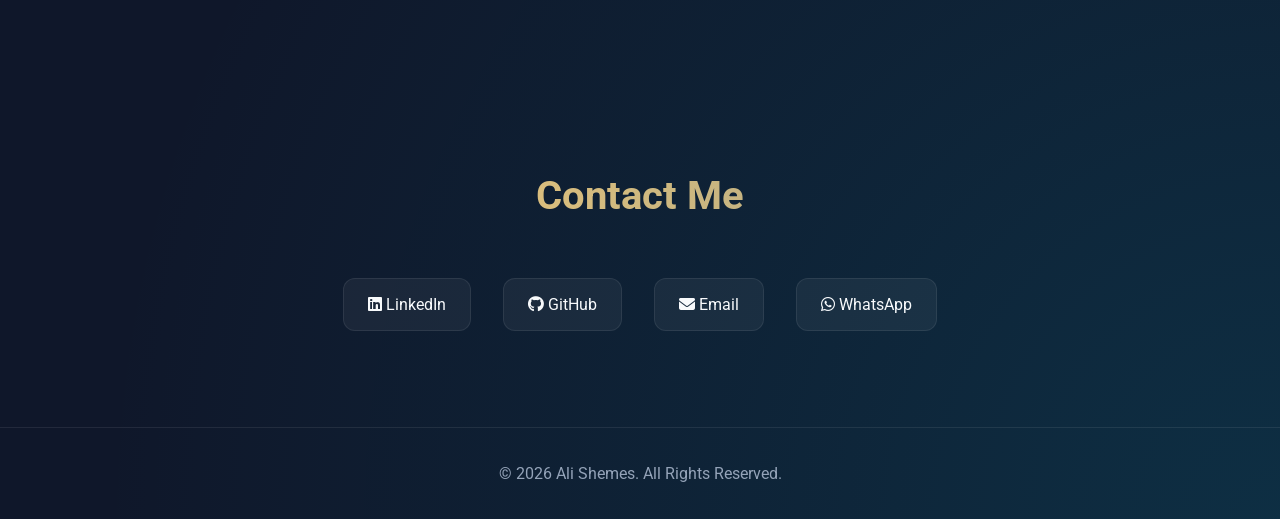
==== commit 60631968: "update" ====
--- a/index.html
+++ b/index.html
@@ -304,7 +304,7 @@
 
                 <div class="project-info">
 
-                    <h3>HSuperstore-Sales-Analysis</h3>
+                    <h3>Superstore Sales Analysis</h3>
 
                     <p>
                         End-to-end sales analysis using SQL Server for data cleaning & modeling, and Power BI for interactive dashboard visualization
